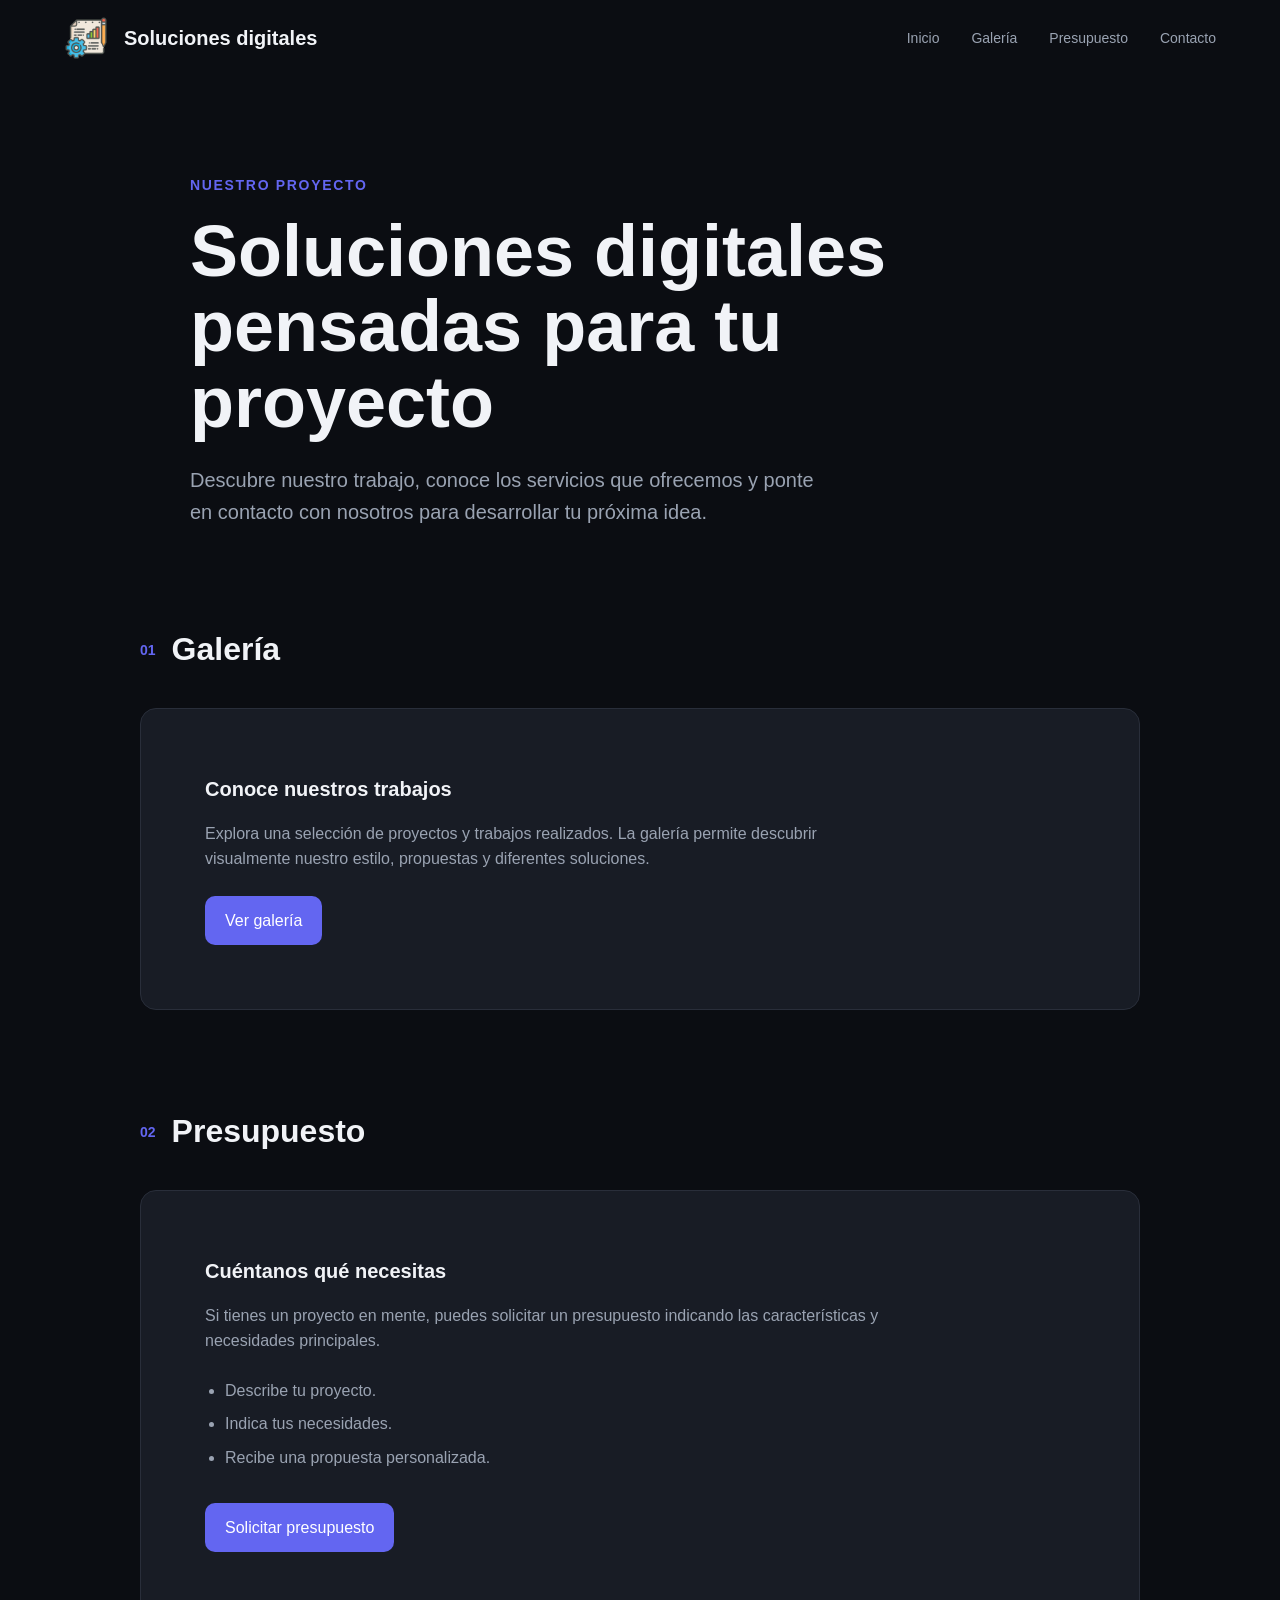
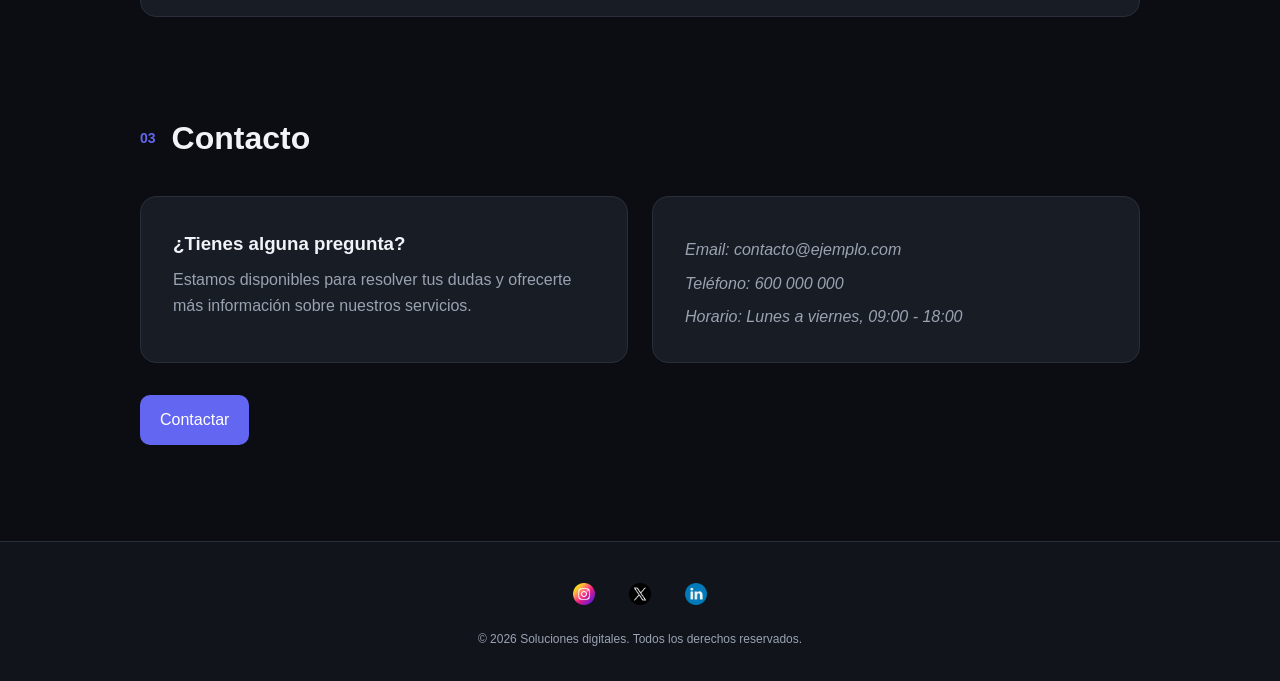
==== index.html @ 170241cf "Ejercicio completo. Falta revisar en produccion y añadir las rutas al readme." ====
<!DOCTYPE html>
<html lang="es">
  <head>
    <meta charset="UTF-8" />
    <meta name="author" content="Roman Gomez" />
    <meta
      name="description"
      content="Esta pagina contiene un trabajo obligatorio fel master Full Stack de Master D"
    />
    <meta name="viewport" content="width=device-width, initial-scale=1.0" />

    <link rel="icon" type="image/png" href="./favicon.png" />
    <link rel="stylesheet" href="./css/styles.css" />

    <title>Soluciones digitales</title>
  </head>

  <body>
    <header>
      <nav class="navbar">
        <div class="navbar-brand">
          <img src="./assets/img/logo.png" alt="Logo de la empresa" />
          <h1>Soluciones digitales</h1>
        </div>

        <ul class="navbar-links">
          <li><a href="./index.html">Inicio</a></li>
          <li><a href="./views/gallery.html">Galería</a></li>
          <li><a href="./views/budget.html">Presupuesto</a></li>
          <li><a href="./views/contact.html">Contacto</a></li>
        </ul>
      </nav>
    </header>
    <main>
      <section class="hero">
        <span class="hero-label">Nuestro proyecto</span>
        <h2>Soluciones digitales pensadas para tu proyecto</h2>
        <p>
          Descubre nuestro trabajo, conoce los servicios que ofrecemos y ponte
          en contacto con nosotros para desarrollar tu próxima idea.
        </p>
      </section>

      <section class="content-section">
        <div class="section-header">
          <span class="section-number">01</span>
          <h2>Galería</h2>
        </div>

        <article class="content-card">
          <h3>Conoce nuestros trabajos</h3>
          <p>
            Explora una selección de proyectos y trabajos realizados. La galería
            permite descubrir visualmente nuestro estilo, propuestas y
            diferentes soluciones.
          </p>
          <a class="btn-primary" href="./views/gallery.html">Ver galería</a>
        </article>
      </section>

      <section class="content-section">
        <div class="section-header">
          <span class="section-number">02</span>
          <h2>Presupuesto</h2>
        </div>

        <article class="content-card">
          <h3>Cuéntanos qué necesitas</h3>

          <p>
            Si tienes un proyecto en mente, puedes solicitar un presupuesto
            indicando las características y necesidades principales.
          </p>

          <ul class="feature-list">
            <li>Describe tu proyecto.</li>
            <li>Indica tus necesidades.</li>
            <li>Recibe una propuesta personalizada.</li>
          </ul>

          <a class="btn-primary" href="./views/budget.html">
            Solicitar presupuesto
          </a>
        </article>
      </section>

      <section class="content-section">
        <div class="section-header">
          <span class="section-number">03</span>
          <h2>Contacto</h2>
        </div>

        <div class="contact-grid">
          <article class="contact-card">
            <h3>¿Tienes alguna pregunta?</h3>
            <p>
              Estamos disponibles para resolver tus dudas y ofrecerte más
              información sobre nuestros servicios.
            </p>
          </article>

          <address class="contact-card">
            <p>Email: contacto@ejemplo.com</p>
            <p>Teléfono: 600 000 000</p>
            <p>Horario: Lunes a viernes, 09:00 - 18:00</p>
          </address>
        </div>

        <a class="btn-primary" href="./views/contact.html"> Contactar </a>
      </section>
    </main>
    <footer class="footer">
      <div class="footer-social">
        <a
          href="https://www.instagram.com/"
          target="_blank"
          rel="noopener noreferrer"
        >
          <img src="./assets/img/instagram.png" alt="Instagram" />
        </a>

        <a href="https://x.com/" target="_blank" rel="noopener noreferrer">
          <img src="./assets/img/x.png" alt="X" />
        </a>

        <a
          href="https://www.linkedin.com/"
          target="_blank"
          rel="noopener noreferrer"
        >
          <img src="./assets/img/linkedin.png" alt="LinkedIn" />
        </a>
      </div>

      <p class="footer-copyright">
        © 2026 Soluciones digitales. Todos los derechos reservados.
      </p>
    </footer>
  </body>
</html>
---- css/styles.css ----
:root {

    --color-bg: #0B0D12;
    --color-bg-secondary: #11141B;
    --color-surface: #181C25;
    --color-border: #292E3A;

    --color-text: #F1F3F7;
    --color-text-secondary: #9AA3B2;

    --color-primary: #6366F1;
    --color-accent: #8B5CF6;

    --font-family: Arial, sans-serif;

    --font-size-xs: 0.75rem;
    --font-size-sm: 0.875rem;
    --font-size-md: 1rem;
    --font-size-lg: 1.25rem;
    --font-size-xl: 2rem;
    --font-size-xxl: 3rem;

    --space-xs: 0.25rem;
    --space-sm: 0.5rem;
    --space-md: 1rem;
    --space-lg: 1.5rem;
    --space-xl: 2rem;
    --space-xxl: 4rem;

    --radius-sm: 6px;
    --radius-md: 10px;
    --radius-lg: 16px;
    --radius-xl: 24px;

    --shadow-sm: 0 4px 12px rgba(0, 0, 0, 0.2);
    --shadow-md: 0 8px 24px rgba(0, 0, 0, 0.25);

    --transition-fast: 0.2s ease;
    --transition-normal: 0.3s ease;
}

* {
    margin: 0;
    padding: 0;
    box-sizing: border-box;
}


html {
    scroll-behavior: smooth;
}


body {
    background-color: var(--color-bg);
    color: var(--color-text);
    font-family: var(--font-family);
    font-size: var(--font-size-md);
    line-height: 1.6;
}


a {
    color: inherit;
    text-decoration: none;
}


button {
    font: inherit;
    border: none;
    cursor: pointer;
}


img {
    max-width: 100%;
    display: block;
}

.container {
    width: min(1200px, 90%);
    margin-inline: auto;
}

.card {
    background-color: var(--color-surface);
    border: 1px solid var(--color-border);
    border-radius: var(--radius-lg);
    box-shadow: var(--shadow-sm);
}

.btn-primary {
    display: inline-flex;
    align-items: center;
    justify-content: center;

    padding: 0.75rem 1.25rem;

    background-color: var(--color-primary);
    color: #ffffff;

    border-radius: var(--radius-md);

    transition:
        background-color var(--transition-fast),
        transform var(--transition-fast);
}


.btn-primary:hover {
    background-color: var(--color-accent);
    transform: translateY(-2px);
}

.text-secondary {
    color: var(--color-text-secondary);
}

/*CSS Navbar*/

.navbar {
    width: min(1200px, 90%);
    min-height: 76px;
    margin-inline: auto;
    display: flex;
    align-items: center;
    justify-content: space-between;
    gap: var(--space-xl);
}

.navbar-brand {
    display: flex;
    align-items: center;
    gap: var(--space-md);
}

.navbar-brand img {
    width: 44px;
    height: 44px;
    object-fit: contain;
}

.navbar-brand h1 {
    color: var(--color-text);
    font-size: var(--font-size-lg);
    font-weight: 700;
    line-height: 1;
}

.navbar-links {
    display: flex;
    align-items: center;
    gap: var(--space-xl);
    list-style: none;
}

.navbar-links a {
    position: relative;
    color: var(--color-text-secondary);
    font-size: var(--font-size-sm);
    transition: color var(--transition-fast);
}

.navbar-links a:hover {
    color: var(--color-text);
}

.navbar-links a::after {
    content: "";
    position: absolute;
    left: 0;
    bottom: -8px;
    width: 100%;
    height: 2px;
    background-color: var(--color-primary);
    transform: scaleX(0);
    transform-origin: center;
    transition: transform var(--transition-fast);
}

.navbar-links a:hover::after {
    transform: scaleX(1);
}

@media (max-width: 750px) {
    .navbar {
        padding: var(--space-md) 0;
        flex-direction: column;
        gap: var(--space-lg);
    }

    .navbar-links {
        width: 100%;
        justify-content: center;
        gap: var(--space-lg);
        flex-wrap: wrap;
    }
}

@media (max-width: 500px) {
    .navbar-brand h1 {
        font-size: var(--font-size-md);
    }

    .navbar-brand img {
        width: 38px;
        height: 38px;
    }

    .navbar-links {
        gap: var(--space-md);
    }

    .navbar-links a {
        font-size: var(--font-size-xs);
    }
}

/*CSS Footer*/

.footer {
    width: 100%;
    padding: var(--space-xl) 5%;
    display: flex;
    flex-direction: column;
    align-items: center;
    gap: var(--space-md);
    border-top: 1px solid var(--color-border);
    background-color: var(--color-bg-secondary);
}

.footer-social {
    display: flex;
    align-items: center;
    gap: var(--space-md);
}

.footer-social a {
    width: 40px;
    height: 40px;
    display: flex;
    align-items: center;
    justify-content: center;
    border-radius: var(--radius-md);
    transition: transform var(--transition-fast);
}

.footer-social a:hover {
    transform: translateY(-3px);
}

.footer-social img {
    width: 22px;
    height: 22px;
    object-fit: contain;
}

.footer-copyright {
    color: var(--color-text-secondary);
    font-size: var(--font-size-xs);
    text-align: center;
}

.hero {
    width: min(900px, 90%);
    margin: 6rem auto;
}

.hero-label {
    color: var(--color-primary);
    font-size: var(--font-size-sm);
    font-weight: 600;
    text-transform: uppercase;
    letter-spacing: 0.12em;
}

.hero h2 {
    max-width: 800px;
    margin-top: var(--space-md);
    font-size: clamp(2.5rem, 6vw, 4.5rem);
    line-height: 1.05;
}

.hero p {
    max-width: 650px;
    margin-top: var(--space-lg);
    color: var(--color-text-secondary);
    font-size: var(--font-size-lg);
}

.content-section {
    width: min(1000px, 90%);
    margin: 0 auto 6rem;
}

.section-header {
    display: flex;
    align-items: center;
    gap: var(--space-md);
    margin-bottom: var(--space-xl);
}

.section-number {
    color: var(--color-primary);
    font-size: var(--font-size-sm);
    font-weight: 700;
}

.section-header h2 {
    font-size: var(--font-size-xl);
}

.content-card {
    padding: var(--space-xxl);
    background-color: var(--color-surface);
    border: 1px solid var(--color-border);
    border-radius: var(--radius-lg);
}

.content-card h3 {
    font-size: var(--font-size-lg);
}

.content-card p {
    max-width: 700px;
    margin: var(--space-md) 0 var(--space-lg);
    color: var(--color-text-secondary);
}

.feature-list {
    margin: 0 0 var(--space-xl) 1.25rem;
    color: var(--color-text-secondary);
}

.feature-list li {
    margin-bottom: var(--space-sm);
}

.contact-grid {
    display: grid;
    grid-template-columns: repeat(2, 1fr);
    gap: var(--space-lg);
    margin-bottom: var(--space-xl);
}

.contact-card {
    padding: var(--space-xl);
    background-color: var(--color-surface);
    border: 1px solid var(--color-border);
    border-radius: var(--radius-lg);
}

.contact-card p {
    margin-top: var(--space-sm);
    color: var(--color-text-secondary);
}

.contact-card address {
    font-style: normal;
}

@media (max-width: 700px) {
    .hero {
        margin: 4rem auto;
    }

    .content-card {
        padding: var(--space-xl);
    }

    .contact-grid {
        grid-template-columns: 1fr;
    }
}

/*Css Galeria*/

.gallery {
    width: min(1200px, 90%);
    margin: 4rem auto 6rem;
}

.gallery-grid {
    display: grid;
    grid-template-columns: repeat(auto-fit, minmax(220px, 1fr));
    gap: var(--space-lg);
}

.gallery-grid img {
    width: 100%;
    height: 220px;
    object-fit: cover;
    border: 1px solid var(--color-border);
    border-radius: var(--radius-md);
    transition:
        transform var(--transition-normal),
        border-color var(--transition-normal);
}

.gallery-grid img:hover {
    transform: translateY(-4px);
    border-color: var(--color-primary);
}

@media (max-width: 600px) {
    .gallery {
        width: 92%;
        margin: 3rem auto 4rem;
    }

    .gallery-grid {
        grid-template-columns: repeat(2, minmax(0, 1fr));
        gap: var(--space-md);
    }

    .gallery-grid img {
        height: 180px;
    }
}

@media (max-width: 400px) {
    .gallery-grid {
        grid-template-columns: 1fr;
    }

    .gallery-grid img {
        height: auto;
        aspect-ratio: 4 / 3;
    }
}

/*CSS Formulario*/
.budget {
    width: min(800px, 90%);
    margin: 4rem auto 6rem;
}

.budget-intro {
    margin-bottom: var(--space-xl);
}

.budget-intro p {
    color: var(--color-text-secondary);
    font-size: var(--font-size-lg);
}

.budget-form {
    padding: var(--space-xxl);
    background-color: var(--color-surface);
    border: 1px solid var(--color-border);
    border-radius: var(--radius-lg);
    box-shadow: var(--shadow-sm);
}

.form-group {
    display: flex;
    flex-direction: column;
    gap: var(--space-sm);
    margin-bottom: var(--space-lg);
}

.form-group label {
    color: var(--color-text);
    font-size: var(--font-size-sm);
    font-weight: 600;
}

.form-group input,
.form-group textarea {
    width: 100%;
    padding: 0.85rem 1rem;
    background-color: var(--color-bg-secondary);
    color: var(--color-text);
    border: 1px solid var(--color-border);
    border-radius: var(--radius-md);
    font: inherit;
    transition:
        border-color var(--transition-fast),
        box-shadow var(--transition-fast);
}

.form-group input::placeholder,
.form-group textarea::placeholder {
    color: var(--color-text-secondary);
}

.form-group input:focus,
.form-group textarea:focus {
    outline: none;
    border-color: var(--color-primary);
    box-shadow: 0 0 0 3px rgba(99, 102, 241, 0.15);
}

.form-group textarea {
    min-height: 150px;
    resize: vertical;
}

.form-checkbox {
    display: flex;
    align-items: center;
    gap: var(--space-sm);
    margin-bottom: var(--space-xl);
}

.form-checkbox input {
    width: 18px;
    height: 18px;
    accent-color: var(--color-primary);
    cursor: pointer;
}

.form-checkbox label {
    color: var(--color-text-secondary);
    font-size: var(--font-size-sm);
    cursor: pointer;
}

.form-actions {
    display: flex;
    gap: var(--space-md);
}

.btn-secondary {
    display: inline-flex;
    align-items: center;
    justify-content: center;
    padding: 0.75rem 1.25rem;
    background-color: transparent;
    color: var(--color-text);
    border: 1px solid var(--color-border);
    border-radius: var(--radius-md);
    transition:
        background-color var(--transition-fast),
        border-color var(--transition-fast),
        transform var(--transition-fast);
}

.btn-secondary:hover {
    background-color: var(--color-bg-secondary);
    border-color: var(--color-primary);
    transform: translateY(-2px);
}

@media (max-width: 600px) {
    .budget-form {
        padding: var(--space-xl);
    }

    .form-actions {
        flex-direction: column;
    }

    .form-actions button {
        width: 100%;
    }
}

/*CSS Contacto*/
.contact {
    width: min(1200px, 90%);
    margin: 4rem auto 6rem;
}

.contact-content {
    display: grid;
    grid-template-columns: 1fr 1.5fr;
    gap: var(--space-xl);
    align-items: stretch;
}

.contact-info,
.contact-map {
    background-color: var(--color-surface);
    border: 1px solid var(--color-border);
    border-radius: var(--radius-lg);
    box-shadow: var(--shadow-sm);
}

.contact-info {
    padding: var(--space-xxl);
}

.contact-info h3 {
    margin-bottom: var(--space-lg);
    font-size: var(--font-size-xl);
}

.contact-info address {
    font-style: normal;
    color: var(--color-text-secondary);
}

.contact-info address p {
    margin-bottom: var(--space-sm);
}

.contact-description {
    margin-top: var(--space-xl);
    color: var(--color-text-secondary);
}

.contact-map {
    overflow: hidden;
}

.contact-map img {
    width: 100%;
    height: 100%;
    min-height: 400px;
    object-fit: cover;
}

@media (max-width: 800px) {
    .contact-content {
        grid-template-columns: 1fr;
    }

    .contact-info {
        padding: var(--space-xl);
    }

    .contact-map img {
        height: 350px;
        min-height: 0;
    }
}
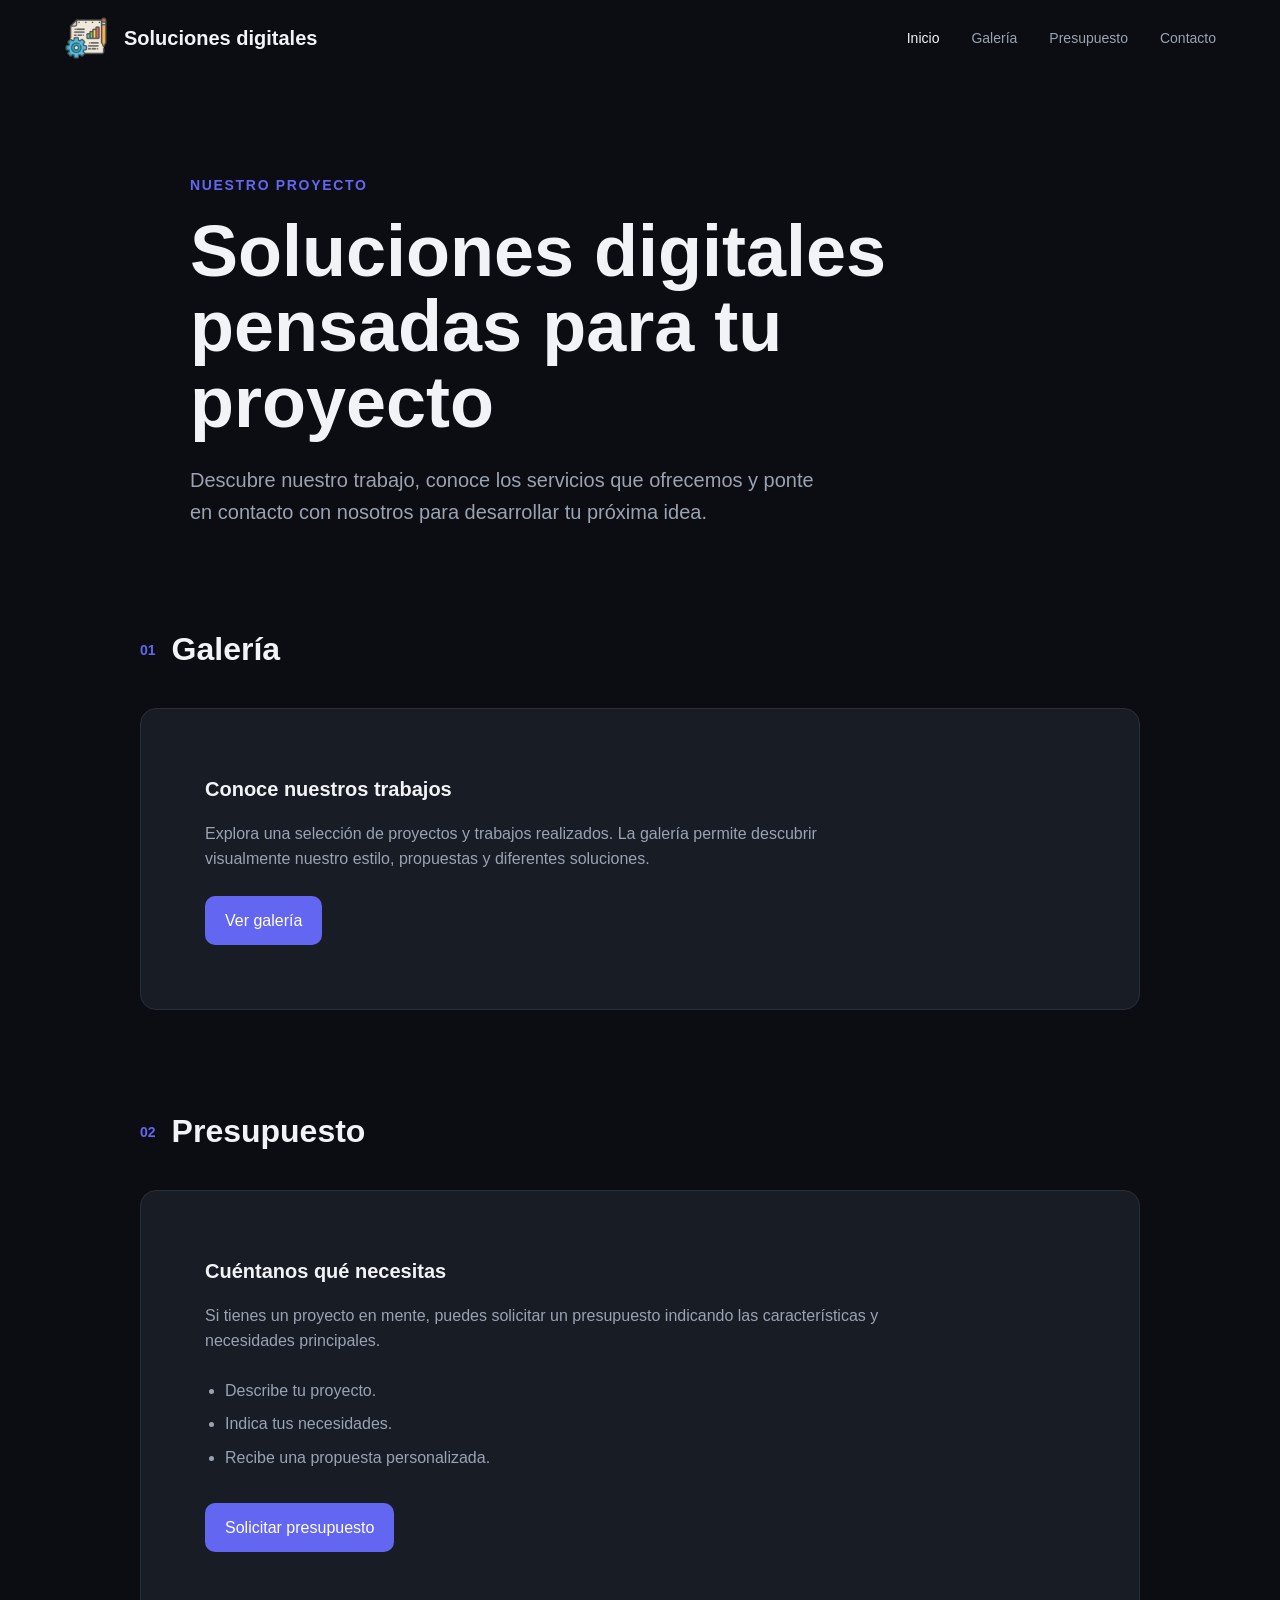
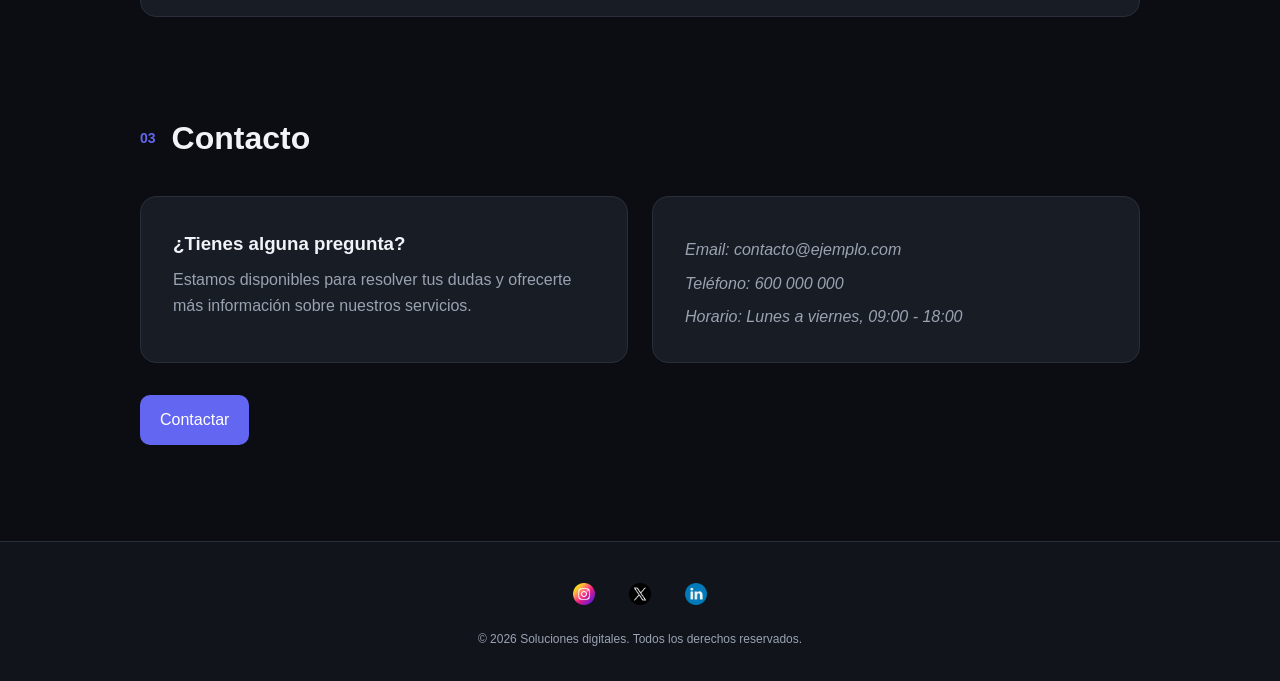
==== commit f4e2a8d4: "Cambios en el posicionamiento del footer (ahora fijado abajo de la pagina). Cambios en la barra de n" ====
--- a/index.html
+++ b/index.html
@@ -1,16 +1,16 @@
 <!DOCTYPE html>
 <html lang="es">
   <head>
-    <meta charset="UTF-8" />
-    <meta name="author" content="Roman Gomez" />
+    <meta charset="UTF-8">
+    <meta name="author" content="Roman Gomez">
     <meta
       name="description"
       content="Esta pagina contiene un trabajo obligatorio fel master Full Stack de Master D"
-    />
-    <meta name="viewport" content="width=device-width, initial-scale=1.0" />
+    >
+    <meta name="viewport" content="width=device-width, initial-scale=1.0">
 
-    <link rel="icon" type="image/png" href="./favicon.png" />
-    <link rel="stylesheet" href="./css/styles.css" />
+    <link rel="icon" type="image/png" href="./favicon.png">
+    <link rel="stylesheet" href="./css/styles.css">
 
     <title>Soluciones digitales</title>
   </head>
@@ -19,12 +19,12 @@
     <header>
       <nav class="navbar">
         <div class="navbar-brand">
-          <img src="./assets/img/logo.png" alt="Logo de la empresa" />
+          <img src="./assets/img/logo.png" alt="Logo de la empresa">
           <h1>Soluciones digitales</h1>
         </div>
 
         <ul class="navbar-links">
-          <li><a href="./index.html">Inicio</a></li>
+          <li><a class="active" href="./index.html">Inicio</a></li>
           <li><a href="./views/gallery.html">Galería</a></li>
           <li><a href="./views/budget.html">Presupuesto</a></li>
           <li><a href="./views/contact.html">Contacto</a></li>
@@ -116,11 +116,11 @@
           target="_blank"
           rel="noopener noreferrer"
         >
-          <img src="./assets/img/instagram.png" alt="Instagram" />
+          <img src="./assets/img/instagram.png" alt="Instagram" >
         </a>
 
         <a href="https://x.com/" target="_blank" rel="noopener noreferrer">
-          <img src="./assets/img/x.png" alt="X" />
+          <img src="./assets/img/x.png" alt="X" >
         </a>
 
         <a
@@ -128,7 +128,7 @@
           target="_blank"
           rel="noopener noreferrer"
         >
-          <img src="./assets/img/linkedin.png" alt="LinkedIn" />
+          <img src="./assets/img/linkedin.png" alt="LinkedIn" >
         </a>
       </div>
 
--- a/css/styles.css
+++ b/css/styles.css
@@ -45,11 +45,10 @@
     box-sizing: border-box;
 }
 
-
 html {
     scroll-behavior: smooth;
-}
-
+    min-height: 100%;
+}
 
 body {
     background-color: var(--color-bg);
@@ -57,6 +56,13 @@
     font-family: var(--font-family);
     font-size: var(--font-size-md);
     line-height: 1.6;
+    min-height: 100vh;
+    display: flex;
+    flex-direction: column;
+}
+
+main {
+    flex: 1 0 auto;
 }
 
 
@@ -162,11 +168,13 @@
     transition: color var(--transition-fast);
 }
 
-.navbar-links a:hover {
+.navbar-links a:hover,
+.navbar-links a.active {
     color: var(--color-text);
 }
 
-.navbar-links a::after {
+.navbar-links a::after
+.navbar-links a.active {
     content: "";
     position: absolute;
     left: 0;
@@ -179,7 +187,8 @@
     transition: transform var(--transition-fast);
 }
 
-.navbar-links a:hover::after {
+.navbar-links a:hover::after,
+.navbar-links a.active::after {
     transform: scaleX(1);
 }
 
@@ -221,6 +230,7 @@
 
 .footer {
     width: 100%;
+    flex-shrink: 0;
     padding: var(--space-xl) 5%;
     display: flex;
     flex-direction: column;
@@ -377,19 +387,20 @@
 /*Css Galeria*/
 
 .gallery {
-    width: min(1200px, 90%);
+    width: min(1400px, 90%);
     margin: 4rem auto 6rem;
 }
 
 .gallery-grid {
     display: grid;
-    grid-template-columns: repeat(auto-fit, minmax(220px, 1fr));
+    grid-template-columns: repeat(4, minmax(240px, 1fr));
     gap: var(--space-lg);
 }
 
 .gallery-grid img {
     width: 100%;
-    height: 220px;
+    height: auto;
+    aspect-ratio: 4 / 3;
     object-fit: cover;
     border: 1px solid var(--color-border);
     border-radius: var(--radius-md);
@@ -403,6 +414,12 @@
     border-color: var(--color-primary);
 }
 
+@media (max-width: 1100px) {
+    .gallery-grid {
+        grid-template-columns: repeat(2, minmax(240px, 1fr));
+    }
+}
+
 @media (max-width: 600px) {
     .gallery {
         width: 92%;
@@ -413,20 +430,11 @@
         grid-template-columns: repeat(2, minmax(0, 1fr));
         gap: var(--space-md);
     }
-
-    .gallery-grid img {
-        height: 180px;
-    }
 }
 
 @media (max-width: 400px) {
     .gallery-grid {
         grid-template-columns: 1fr;
-    }
-
-    .gallery-grid img {
-        height: auto;
-        aspect-ratio: 4 / 3;
     }
 }
 
